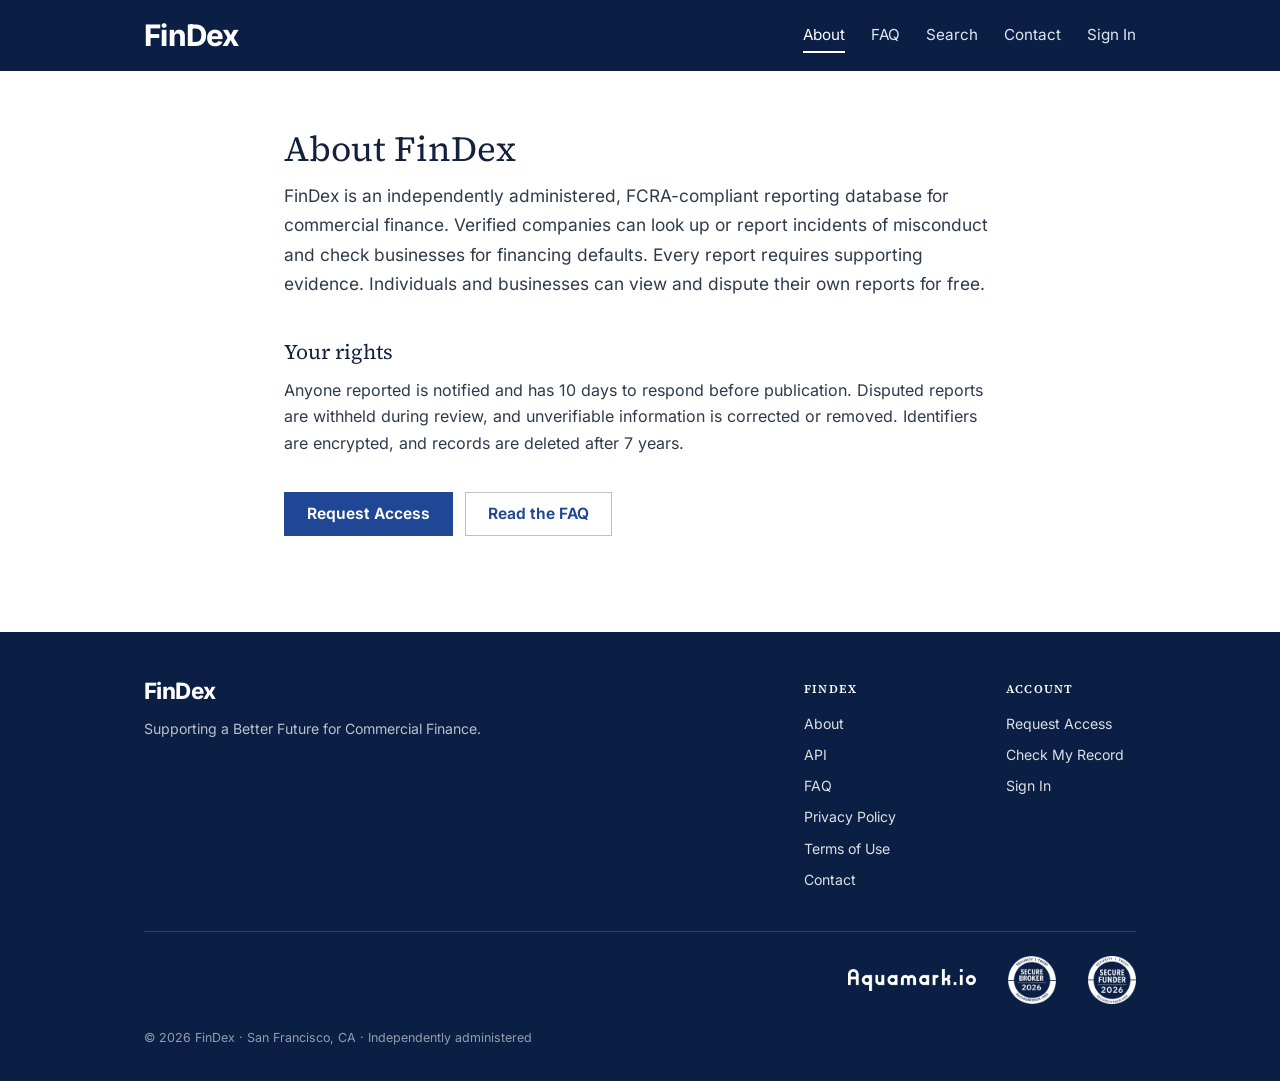
==== about/index.html @ 2b682774 "Home: banner in the heading serif; subtitle two lines on phones Co-Authored-By: Claude Opus 5.5 <nor" ====
<!doctype html>
<html lang="en">
<head>
<meta charset="utf-8">
<meta name="viewport" content="width=device-width, initial-scale=1">
<title>About | FinDex</title>
<meta name="description" content="FinDex is an independently administered, FCRA-compliant reporting database for commercial finance. Verified companies can look up or report incidents of misconduct and check businesses for financing defaults.">
<link rel="icon" href="../favicon.ico?v=4" sizes="48x48">
<link rel="icon" href="../favicon.svg?v=4" type="image/svg+xml">
<link rel="icon" href="../favicon-32.png?v=4" type="image/png" sizes="32x32">
<link rel="icon" href="../favicon-96.png?v=4" type="image/png" sizes="96x96">
<link rel="icon" href="../icon-192.png?v=4" type="image/png" sizes="192x192">
<link rel="apple-touch-icon" href="../apple-touch-icon.png?v=4">
<link rel="canonical" href="https://joinfindex.com/about/">
<meta name="theme-color" content="#0b1f44">
<meta property="og:type" content="website">
<meta property="og:site_name" content="FinDex">
<meta property="og:url" content="https://joinfindex.com/about/">
<meta property="og:title" content="About | FinDex">
<meta property="og:description" content="FinDex is an independently administered, FCRA-compliant reporting database for commercial finance. Verified companies can look up or report incidents of misconduct and check businesses for financing defaults.">
<meta property="og:image" content="https://joinfindex.com/og-image.png?v=4">
<meta property="og:image:width" content="1200">
<meta property="og:image:height" content="630">
<meta property="og:image:alt" content="FinDex">
<meta name="twitter:card" content="summary_large_image">
<meta name="twitter:title" content="About | FinDex">
<meta name="twitter:description" content="FinDex is an independently administered, FCRA-compliant reporting database for commercial finance. Verified companies can look up or report incidents of misconduct and check businesses for financing defaults.">
<meta name="twitter:image" content="https://joinfindex.com/og-image.png?v=4">
<link rel="preload" href="../fonts/inter-latin-var.woff2" as="font" type="font/woff2" crossorigin>
<link rel="preload" href="../fonts/source-serif-4-latin-400-normal.woff2" as="font" type="font/woff2" crossorigin>
<link rel="stylesheet" href="../css/site.css?v=37">
</head>
<body>

<header class="header">
  <div class="inner">
    <a href="../" class="wordmark" aria-label="FinDex home">Fin<span>Dex</span></a>
    <button class="menu-toggle" type="button" aria-expanded="false" aria-controls="site-nav" aria-label="Open menu">
      <span class="menu-bars" aria-hidden="true"><span></span><span></span><span></span></span>
    </button>
    <nav class="nav" id="site-nav" aria-label="Main">
      <a href="../about/" class="active" aria-current="page">About</a>
      <a href="../faq/">FAQ</a>
      <a href="https://app.joinfindex.com/search">Search</a>
      <a href="https://app.joinfindex.com/contact">Contact</a>
      <a href="https://app.joinfindex.com/login">Sign In</a>
    </nav>
  </div>
</header>

<main>
  <div class="page">
    <h1>About FinDex</h1>
    <p class="lead">FinDex is an independently administered, FCRA-compliant reporting database for commercial finance. Verified companies can look up or report incidents of misconduct and check businesses for financing defaults. Every report requires supporting evidence. Individuals and businesses can view and dispute their own reports for free.</p>

    <h2>Your rights</h2>
    <p>Anyone reported is notified and has 10&nbsp;days to respond before publication. Disputed reports are withheld during review, and unverifiable information is corrected or removed. Identifiers are encrypted, and records are deleted after 7&nbsp;years.</p>

    <div class="actions">
      <a class="button" href="https://app.joinfindex.com/request-access">Request Access</a>
      <a class="button secondary" href="../faq/">Read the FAQ</a>
    </div>
  </div>
</main>

<footer class="footer">
  <div class="inner">
    <div class="footer-main">
      <div class="footer-about">
        <a href="../" class="wordmark" aria-label="FinDex home">Fin<span>Dex</span></a>
        <p>Supporting a Better Future for Commercial Finance.</p>
      </div>
      <div class="footer-cols">
        <div>
          <p class="footer-head">FinDex</p>
          <a href="../about/">About</a>
          <a href="../api/">API</a>
          <a href="../faq/">FAQ</a>
          <a href="../privacy/">Privacy Policy</a>
          <a href="../terms/">Terms of Use</a>
          <a href="https://app.joinfindex.com/contact">Contact</a>
        </div>
        <div>
          <p class="footer-head">Account</p>
          <a href="https://app.joinfindex.com/request-access">Request Access</a>
          <a href="https://app.joinfindex.com/check-my-record">Check My Record</a>
          <a href="https://app.joinfindex.com/login">Sign In</a>
        </div>
      </div>
    </div>
    <section class="brands" aria-labelledby="brands-title">
      <p id="brands-title" class="sr-only">Our family of companies</p>
      <ul class="brand-row">
        <li><a href="https://aquamark.io" target="_blank" rel="noopener noreferrer"><img class="brand-full" src="../logos/aquamark.png" alt="Aquamark"></a></li>
        <li><a href="https://securebroker.org" target="_blank" rel="noopener noreferrer"><img class="brand-badge" src="../logos/secure-broker-badge.png" alt="Secure Broker"></a></li>
        <li><a href="https://securefunder.org" target="_blank" rel="noopener noreferrer"><img class="brand-badge" src="../logos/secure-funder-badge.png" alt="Secure Funder"></a></li>
      </ul>
    </section>
    <p class="operator"><span class="op-line">&copy; 2026 FinDex &middot; San Francisco, CA</span><span class="op-sep"> &middot; </span><span class="op-line">Independently administered</span></p>
  </div>
</footer>

<script>
  (function () {
    var header = document.querySelector('.header');
    var btn = document.querySelector('.menu-toggle');
    if (!header || !btn) return;
    var setOpen = function (open) {
      header.classList.toggle('menu-open', open);
      btn.setAttribute('aria-expanded', open ? 'true' : 'false');
      btn.setAttribute('aria-label', open ? 'Close menu' : 'Open menu');
    };
    btn.addEventListener('click', function () { setOpen(!header.classList.contains('menu-open')); });
    document.getElementById('site-nav').addEventListener('click', function (e) { if (e.target.closest('a')) setOpen(false); });
    document.addEventListener('keydown', function (e) { if (e.key === 'Escape') setOpen(false); });
  })();
  (function () {
    // One FAQ answer open at a time (fallback for browsers without <details name>).
    var items = document.querySelectorAll('.faq-list details');
    items.forEach(function (d) {
      d.addEventListener('toggle', function () {
        if (!d.open) return;
        items.forEach(function (o) { if (o !== d && o.open) o.open = false; });
      });
    });
  })();
</script>
</body>
</html>
---- css/site.css ----
/* FinDex: institutional. Navy (#1f4796) and dark navy, cool grays, square corners, serif headings, thin rules. No animations. */
@font-face {
  font-family: "Inter"; font-style: normal; font-weight: 100 900; font-display: swap;
  src: url("../fonts/inter-latin-var.woff2") format("woff2");
}
@font-face {
  font-family: "Source Serif 4"; font-style: normal; font-weight: 400; font-display: swap;
  src: url("../fonts/source-serif-4-latin-400-normal.woff2") format("woff2");
}
@font-face {
  font-family: "Source Serif 4"; font-style: normal; font-weight: 600 700; font-display: swap;
  src: url("../fonts/source-serif-4-latin-600-normal.woff2") format("woff2");
}
:root {
  --navy: #1f4796;
  --navy-dark: #0b1f44;
  --navy-hover: #173670;
  --ink: #14213d;
  --body: #2f3a4d;
  --muted: #5b6577;
  --line: #d5dae3;
  --rule: #b9c2d1;
  --soft: #f1f3f6;
  --serif: "Source Serif 4", Georgia, "Times New Roman", serif;
}
* { box-sizing: border-box; }
html { -webkit-text-size-adjust: 100%; }
body {
  margin: 0; min-height: 100vh; display: flex; flex-direction: column;
  background: #ffffff; color: var(--body);
  font-family: "Inter", system-ui, -apple-system, "Segoe UI", sans-serif;
  font-size: 16px; line-height: 1.65; -webkit-font-smoothing: antialiased;
}
a { color: var(--navy); }
a:hover { color: var(--navy-dark); }
a:focus-visible, button:focus-visible, summary:focus-visible { outline: 2px solid var(--navy); outline-offset: 2px; }
h1, h2, h3 { color: var(--ink); font-family: var(--serif); font-weight: 400; letter-spacing: 0; }
p { margin: 0 0 14px; }
.inner { max-width: 1040px; margin: 0 auto; padding: 0 24px; }

/* Header */
.header { position: sticky; top: 0; z-index: 50; background: var(--navy-dark); }
.header .inner { display: flex; flex-wrap: wrap; align-items: center; justify-content: space-between; gap: 12px 28px; padding-top: 18px; padding-bottom: 18px; }
.wordmark { font-weight: 750; font-size: 1.85rem; letter-spacing: -0.025em; line-height: 1; color: #fff; text-decoration: none; }
.wordmark span { color: inherit; }
.nav { display: flex; flex-wrap: wrap; align-items: center; gap: 4px 26px; font-size: 0.95rem; }
.nav a { color: #dfe6f3; text-decoration: none; padding: 4px 0; border-bottom: 2px solid transparent; }
.nav a:hover, .nav a.active { color: #fff; border-bottom-color: #fff; }
.menu-toggle { display: none; }

/* Hero */
main { flex: 1; }
.home { max-width: 1000px; margin: 0 auto; padding: 72px 24px 96px; }
.hero { text-align: center; margin: 0 auto 48px; }
.hero h1 { margin: 0 0 12px; font-size: 2rem; line-height: 1.25; color: var(--ink); text-wrap: balance; }
.hero p { margin: 0 auto; color: var(--muted); font-size: 1.15rem; line-height: 1.6; text-wrap: balance; }

/* The two cards */
.cards { display: grid; grid-template-columns: 1fr 1fr; gap: 32px; }
.card { display: flex; flex-direction: column; background: #fff; border: 1px solid var(--rule); overflow: hidden; }
.card-band {
  margin: 0; padding: 14px 28px; background: var(--soft); color: var(--ink); border-bottom: 1px solid var(--rule);
  font-family: var(--serif); font-size: 1.35rem; font-weight: 400; line-height: 1.3;
}
.card-body { flex: 1; display: flex; flex-direction: column; padding: 24px 28px 28px; }
.card-body > p { font-size: 0.97rem; line-height: 1.6; margin: 0 0 16px; }
.card-label { margin: 0 0 8px; font-size: 0.72rem; font-weight: 650; letter-spacing: 0.1em; text-transform: uppercase; color: var(--muted); }
.card-list { list-style: none; margin: 0 0 24px; padding: 0; border-top: 1px solid var(--line); }
.card-list li { padding: 8px 0 8px 26px; border-bottom: 1px solid var(--line); font-size: 0.95rem; color: var(--ink); position: relative; }
.card-list li::before { content: ""; position: absolute; left: 4px; top: 50%; width: 9px; height: 5px; margin-top: -4px; border-left: 2px solid var(--navy); border-bottom: 2px solid var(--navy); transform: rotate(-45deg); }
.card-actions { margin-top: auto; display: flex; flex-wrap: wrap; align-items: center; gap: 10px 18px; }
.button {
  display: inline-block; padding: 11px 22px; border: 1px solid var(--navy); background: var(--navy); color: #fff;
  font: inherit; font-size: 0.97rem; font-weight: 650; text-decoration: none; line-height: 1.3; cursor: pointer;
}
.button:hover { background: var(--navy-hover); border-color: var(--navy-hover); color: #fff; }
.button.secondary { background: #fff; color: var(--navy); border-color: var(--rule); }
.button.secondary:hover { background: var(--soft); color: var(--navy-dark); border-color: var(--muted); }
.card-note { font-size: 0.88rem; color: var(--muted); }

/* Home: light gray message strip above the nav */
.top-banner { position: sticky; top: 0; z-index: 51; box-sizing: border-box; height: 38px; padding: 9px 16px; background: #e9edf4; color: var(--navy-dark); border-bottom: 1px solid var(--line); text-align: center; font-family: var(--serif); font-size: 0.95rem; font-weight: 400; line-height: 20px; white-space: nowrap; overflow: hidden; }
.has-banner .header { top: 38px; }
@media (max-width: 760px) {
  /* Phones: one line, sized to the screen */
  .top-banner { height: 38px; padding: 11px 12px; line-height: 16px; font-size: min(0.95rem, calc((100vw - 24px) / 25.5)); }
  .has-banner .header { top: 38px; }
}

/* Home: gray title area, then two square cards with a gray title strip */
.home-hero { background: var(--soft); border-bottom: 1px solid var(--line); text-align: left; padding: 56px max(24px, calc((100vw - 992px) / 2)) 48px; }
.home-hero h1 { margin: 0 0 12px; font-size: 2.6rem; line-height: 1.2; color: var(--ink); text-wrap: balance; }
.home-hero p { margin: 0; font-size: 1.12rem; line-height: 1.6; color: var(--muted); text-wrap: balance; }
.home.tiles { padding-top: 48px; }
.tile .card-body { padding: 0 28px 28px; }
.tile-title { margin: 0 -28px 22px; padding: 14px 28px; background: var(--soft); border-bottom: 1px solid var(--rule); font-size: 1.35rem; line-height: 1.3; color: var(--ink); }

/* Inner pages (About, FAQ) */
.page { max-width: 760px; margin: 0 auto; padding: 56px 24px 96px; }
.page h1 { margin: 0 0 10px; font-size: 2.2rem; line-height: 1.25; color: var(--ink); }
.page .lead { margin: 0 0 8px; color: var(--body); font-size: 1.08rem; line-height: 1.7; }
.page h2 { margin: 36px 0 8px; font-size: 1.3rem; }
.page h2 + p { margin-top: 0; }
.page .faq-list { margin-top: 36px; }
.actions { margin-top: 36px; display: flex; flex-wrap: wrap; gap: 12px; }

/* FAQ */
.faq-list details { border-bottom: 1px solid var(--line); }
.faq-list summary { display: flex; justify-content: space-between; align-items: center; gap: 16px; padding: 16px 0; cursor: pointer; list-style: none; font-weight: 600; color: var(--ink); }
.faq-list summary::-webkit-details-marker { display: none; }
.faq-list summary::after { content: "+"; flex: none; width: 1.2em; text-align: center; font-size: 1.35rem; font-weight: 400; line-height: 1; color: var(--navy); }
.faq-list details[open] summary::after { content: "\2212"; }
.faq-list summary:hover { color: var(--navy); }
.faq-a { padding: 0 40px 18px 0; font-size: 0.97rem; }
.faq-a p:last-child { margin-bottom: 0; }
.faq-a ul { margin: 0 0 12px; padding-left: 20px; }
.faq-a li + li { margin-top: 6px; }
.faq-a strong { color: var(--ink); font-weight: 600; }

/* Footer */
.footer { background: var(--navy-dark); color: rgba(255,255,255,0.72); font-size: 0.88rem; }
.footer .inner { padding-top: 48px; padding-bottom: 32px; }
.footer a { color: rgba(255,255,255,0.86); text-decoration: none; }
.footer a:hover { color: #fff; text-decoration: underline; }
.footer-main { display: flex; flex-wrap: wrap; justify-content: space-between; gap: 32px 64px; }
.footer-about { flex: 1 1 320px; max-width: 420px; }
.footer-about .wordmark { color: #fff; font-size: 1.4rem; }
.footer-about .wordmark span { color: inherit; }
.footer-about p { margin: 12px 0 0; }
.footer-cols { display: flex; flex-wrap: wrap; gap: 28px 72px; }
.footer-cols > div { display: flex; flex-direction: column; gap: 8px; min-width: 130px; }
.footer-head { margin: 0 0 4px; font-family: var(--serif); font-size: 0.74rem; font-weight: 700; letter-spacing: 0.1em; text-transform: uppercase; color: #fff; }
.brands { margin-top: 40px; padding-top: 24px; border-top: 1px solid rgba(255,255,255,0.16); display: flex; flex-wrap: wrap; align-items: center; justify-content: space-between; gap: 16px 32px; }
.brands p { margin: 0; }
.brand-row { list-style: none; margin: 0 0 0 auto; padding: 0; display: flex; align-items: center; gap: 32px; }
.sr-only { position: absolute; width: 1px; height: 1px; padding: 0; margin: -1px; overflow: hidden; clip: rect(0, 0, 0, 0); white-space: nowrap; border: 0; }
.brand-row a { display: flex; align-items: center; }
.brand-row a:hover { text-decoration: none; opacity: 0.85; }
.brand-row .brand-full { height: 22px; width: auto; }
.brand-row .brand-badge { width: 48px; height: 48px; object-fit: contain; }
.operator { margin: 24px 0 0; font-size: 0.78rem; color: rgba(255,255,255,0.56); }
.operator a { color: inherit; text-decoration: underline; }

/* Subtitle on one line wherever it fits beside the two cards; balanced over two lines on smaller screens. */
@media (min-width: 900px) { .hero p, .home-hero p { white-space: nowrap; } }
@media (max-width: 760px) {
  .inner { padding: 0 16px; }
  .header .inner { padding-top: 14px; padding-bottom: 14px; }
  .wordmark { font-size: 1.62rem; }
  .menu-toggle {
    display: inline-flex; align-items: center; justify-content: center; width: 42px; height: 42px; padding: 0;
    border: 1px solid rgba(255, 255, 255, 0.4); background: transparent; cursor: pointer;
  }
  .menu-bars { display: grid; gap: 4px; }
  .menu-bars span { display: block; width: 18px; height: 2px; background: #fff; }
  .header .nav { display: none; flex-basis: 100%; flex-direction: column; align-items: stretch; gap: 0; padding: 4px 0 2px; border-top: 1px solid rgba(255, 255, 255, 0.18); }
  .header.menu-open .nav { display: flex; }
  .header .nav a { padding: 12px 2px; border-bottom: 1px solid rgba(255, 255, 255, 0.14); font-size: 1rem; }
  .header .nav a:last-child { border-bottom: 0; }
  .home { padding: 40px 16px 64px; }
  .page { padding: 40px 16px 64px; }
  .page h1 { font-size: 1.8rem; }
  .hero { margin-bottom: 32px; }
  /* Phones: title on one line, sized to the screen (capped); subtitle wraps evenly if it must. */
  .hero h1, .home-hero h1 { font-size: min(2.1rem, calc((100vw - 40px) / 13)); white-space: nowrap; }
  .home-hero { padding: 36px 20px 32px; }
  /* Subtitle: two balanced lines, sized to the screen. */
  .home-hero p { font-size: min(1.12rem, calc((100vw - 40px) / 23)); }
  .home.tiles { padding: 32px 16px 64px; }
  .tile .card-body { padding: 0 20px 24px; }
  .tile-title { margin: 0 -20px 18px; padding: 12px 20px; font-size: 1.25rem; }
  .hero p { font-size: 1.05rem; }
  .cards { grid-template-columns: 1fr; gap: 24px; }
  .card-band { padding: 12px 20px; font-size: 1.2rem; }
  .card-body { padding: 20px 20px 24px; }
  .faq-a { padding-right: 0; }
  .footer .inner { padding-top: 40px; }
  .brands { flex-direction: column; align-items: center; }
  .brand-row { margin: 0; }
  .operator { text-align: center; }
  .operator .op-sep { display: none; }
  .operator .op-line { display: block; }
}
/* Mobile menu: opens inside the dark navy header. */
@media (max-width: 760px) {
  .header.menu-open { box-shadow: 0 8px 24px rgba(11, 31, 68, 0.3); }
  .header.menu-open .nav a:hover, .header.menu-open .nav a.active { color: #fff; background: rgba(255, 255, 255, 0.06); border-bottom-color: rgba(255, 255, 255, 0.14); }
  .header.menu-open .nav a:last-child { border-bottom: 0; }
}
@media print { .header, .footer { display: none; } }

/* API page */
.code { margin: 10px 0 16px; padding: 14px 16px; background: var(--soft); border: 1px solid var(--line); overflow-x: auto; }
.code code, .fields dt, .fields code, .page p code { font-family: ui-monospace, SFMono-Regular, Menlo, Consolas, monospace; font-size: 0.86rem; color: var(--ink); }
.fields { display: grid; grid-template-columns: max-content 1fr; gap: 10px 20px; margin: 16px 0; font-size: 0.95rem; }
.fields dt { padding-top: 2px; }
.fields dd { margin: 0; }
.note { color: var(--muted); font-size: 0.9rem; }
@media (max-width: 760px) {
  .fields { grid-template-columns: 1fr; gap: 2px; }
  .fields dd { margin-bottom: 10px; }
}
/* API options: three cards, like the home page */
.page-wide { max-width: 1000px; }
.page-wide > p, .page-wide > h2, .page-wide > .code, .page-wide > .fields, .page-wide > pre { max-width: 760px; }
.cards.three { grid-template-columns: repeat(3, 1fr); gap: 20px; margin: 32px 0 8px; }
.cards.three .card-band { padding: 12px 20px; font-size: 1.15rem; }
.cards.three .card-body { padding: 18px 20px 20px; }
.cards.three .card-body > p { margin-bottom: 14px; }
.cards.three .card-label { margin-bottom: 6px; }
code.send { display: block; padding: 10px 12px; background: var(--soft); border: 1px solid var(--line); font-family: ui-monospace, SFMono-Regular, Menlo, Consolas, monospace; font-size: 0.84rem; color: var(--ink); word-break: break-word; }
.cards.three .note { margin: 10px 0 0; }
.cards.three .note code { font-family: ui-monospace, SFMono-Regular, Menlo, Consolas, monospace; font-size: 0.84rem; }
@media (max-width: 900px) { .cards.three { grid-template-columns: 1fr; } }
.page .card-band { margin: 0; }
@media (min-width: 901px) { .cards.three .card-band { box-sizing: content-box; min-height: 2.6em; display: flex; align-items: center; } }
.options-list { display: grid; gap: 28px; margin: 36px 0 8px; }
.card.option .card-body > p:first-child { font-size: 1.02rem; color: var(--ink); }
.card.option .card-label { margin: 18px 0 6px; }
.card.option .code { margin: 0; }
.card.option .note { margin: 10px 0 0; }
.note.spaced { margin-top: 28px; }
/* Field and error lists: roomier columns with light gridlines */
.fields { gap: 0; column-gap: 40px; border-top: 1px solid var(--line); }
.fields dt, .fields dd { padding: 12px 0; border-bottom: 1px solid var(--line); }
.fields dd { margin: 0; }
@media (max-width: 760px) {
  .fields { column-gap: 0; }
  .fields dt { padding: 12px 0 2px; border-bottom: 0; }
  .fields dd { padding: 0 0 12px; margin-bottom: 0; }
}
@media (min-width: 761px) { .fields { column-gap: 0; } .fields dd { padding-left: 40px; } }
.info-box { margin: 32px 0 0; padding: 4px 24px 20px; background: var(--soft); border: 1px solid var(--line); }
.info-box h2 { margin-top: 20px; }
.info-box p:last-child { margin-bottom: 0; }
@media (max-width: 760px) { .info-box { padding: 2px 16px 16px; } }
.fields + .info-box { margin-top: 56px; }

/* Terms of Use and Privacy Policy */
.legal .legal-meta { margin: 0 0 8px; color: var(--muted); font-size: 0.9rem; }
.legal h2 { margin-top: 32px; }
.legal p, .legal li { line-height: 1.7; }
.legal ul { margin: 0 0 12px; padding-left: 22px; }
.legal li { margin: 4px 0; }
.legal li ul { margin: 4px 0; }
.header a:focus-visible, .header button:focus-visible, .footer a:focus-visible { outline-color: #fff; }
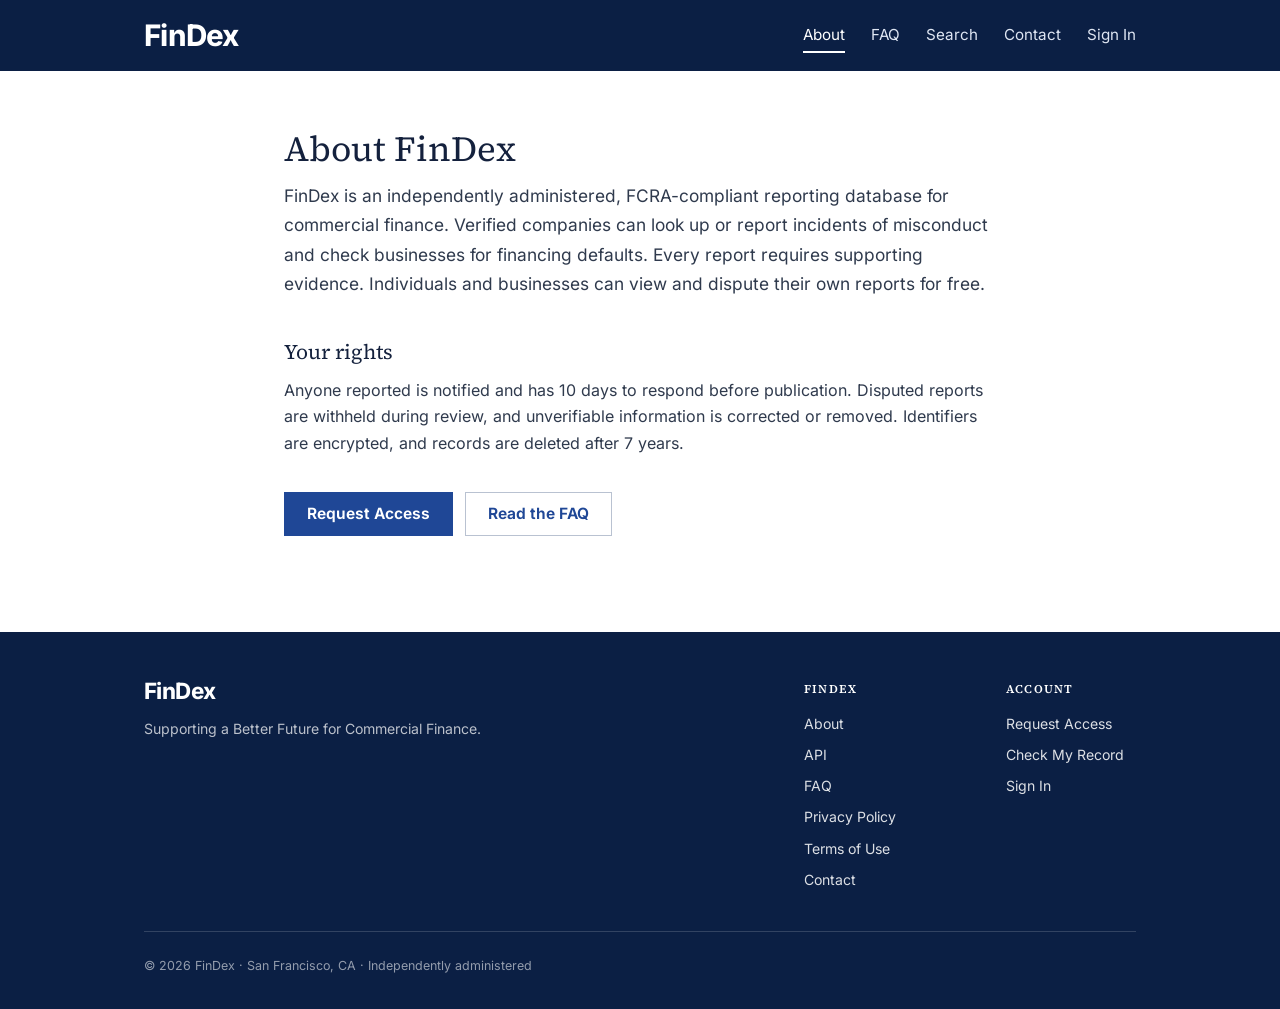
==== commit 4de96713: "Footer: remove Aquamark and the Secure Broker / Secure Funder badges Co-Authored-By: Claude Opus 5.5" ====
--- a/about/index.html
+++ b/about/index.html
@@ -28,7 +28,7 @@
 <meta name="twitter:image" content="https://joinfindex.com/og-image.png?v=4">
 <link rel="preload" href="../fonts/inter-latin-var.woff2" as="font" type="font/woff2" crossorigin>
 <link rel="preload" href="../fonts/source-serif-4-latin-400-normal.woff2" as="font" type="font/woff2" crossorigin>
-<link rel="stylesheet" href="../css/site.css?v=37">
+<link rel="stylesheet" href="../css/site.css?v=42">
 </head>
 <body>
 
@@ -88,14 +88,6 @@
         </div>
       </div>
     </div>
-    <section class="brands" aria-labelledby="brands-title">
-      <p id="brands-title" class="sr-only">Our family of companies</p>
-      <ul class="brand-row">
-        <li><a href="https://aquamark.io" target="_blank" rel="noopener noreferrer"><img class="brand-full" src="../logos/aquamark.png" alt="Aquamark"></a></li>
-        <li><a href="https://securebroker.org" target="_blank" rel="noopener noreferrer"><img class="brand-badge" src="../logos/secure-broker-badge.png" alt="Secure Broker"></a></li>
-        <li><a href="https://securefunder.org" target="_blank" rel="noopener noreferrer"><img class="brand-badge" src="../logos/secure-funder-badge.png" alt="Secure Funder"></a></li>
-      </ul>
-    </section>
     <p class="operator"><span class="op-line">&copy; 2026 FinDex &middot; San Francisco, CA</span><span class="op-sep"> &middot; </span><span class="op-line">Independently administered</span></p>
   </div>
 </footer>
--- a/css/site.css
+++ b/css/site.css
@@ -77,15 +77,6 @@
 .button.secondary { background: #fff; color: var(--navy); border-color: var(--rule); }
 .button.secondary:hover { background: var(--soft); color: var(--navy-dark); border-color: var(--muted); }
 .card-note { font-size: 0.88rem; color: var(--muted); }
-
-/* Home: light gray message strip above the nav */
-.top-banner { position: sticky; top: 0; z-index: 51; box-sizing: border-box; height: 38px; padding: 9px 16px; background: #e9edf4; color: var(--navy-dark); border-bottom: 1px solid var(--line); text-align: center; font-family: var(--serif); font-size: 0.95rem; font-weight: 400; line-height: 20px; white-space: nowrap; overflow: hidden; }
-.has-banner .header { top: 38px; }
-@media (max-width: 760px) {
-  /* Phones: one line, sized to the screen */
-  .top-banner { height: 38px; padding: 11px 12px; line-height: 16px; font-size: min(0.95rem, calc((100vw - 24px) / 25.5)); }
-  .has-banner .header { top: 38px; }
-}
 
 /* Home: gray title area, then two square cards with a gray title strip */
 .home-hero { background: var(--soft); border-bottom: 1px solid var(--line); text-align: left; padding: 56px max(24px, calc((100vw - 992px) / 2)) 48px; }
@@ -130,15 +121,8 @@
 .footer-cols { display: flex; flex-wrap: wrap; gap: 28px 72px; }
 .footer-cols > div { display: flex; flex-direction: column; gap: 8px; min-width: 130px; }
 .footer-head { margin: 0 0 4px; font-family: var(--serif); font-size: 0.74rem; font-weight: 700; letter-spacing: 0.1em; text-transform: uppercase; color: #fff; }
-.brands { margin-top: 40px; padding-top: 24px; border-top: 1px solid rgba(255,255,255,0.16); display: flex; flex-wrap: wrap; align-items: center; justify-content: space-between; gap: 16px 32px; }
-.brands p { margin: 0; }
-.brand-row { list-style: none; margin: 0 0 0 auto; padding: 0; display: flex; align-items: center; gap: 32px; }
 .sr-only { position: absolute; width: 1px; height: 1px; padding: 0; margin: -1px; overflow: hidden; clip: rect(0, 0, 0, 0); white-space: nowrap; border: 0; }
-.brand-row a { display: flex; align-items: center; }
-.brand-row a:hover { text-decoration: none; opacity: 0.85; }
-.brand-row .brand-full { height: 22px; width: auto; }
-.brand-row .brand-badge { width: 48px; height: 48px; object-fit: contain; }
-.operator { margin: 24px 0 0; font-size: 0.78rem; color: rgba(255,255,255,0.56); }
+.operator { margin: 40px 0 0; padding-top: 24px; border-top: 1px solid rgba(255,255,255,0.16); font-size: 0.78rem; color: rgba(255,255,255,0.56); }
 .operator a { color: inherit; text-decoration: underline; }
 
 /* Subtitle on one line wherever it fits beside the two cards; balanced over two lines on smaller screens. */
@@ -164,8 +148,8 @@
   /* Phones: title on one line, sized to the screen (capped); subtitle wraps evenly if it must. */
   .hero h1, .home-hero h1 { font-size: min(2.1rem, calc((100vw - 40px) / 13)); white-space: nowrap; }
   .home-hero { padding: 36px 20px 32px; }
-  /* Subtitle: two balanced lines, sized to the screen. */
-  .home-hero p { font-size: min(1.12rem, calc((100vw - 40px) / 23)); }
+  /* Subtitle: two balanced lines on phones. */
+  .home-hero p { font-size: 1.05rem; }
   .home.tiles { padding: 32px 16px 64px; }
   .tile .card-body { padding: 0 20px 24px; }
   .tile-title { margin: 0 -20px 18px; padding: 12px 20px; font-size: 1.25rem; }
@@ -175,9 +159,7 @@
   .card-body { padding: 20px 20px 24px; }
   .faq-a { padding-right: 0; }
   .footer .inner { padding-top: 40px; }
-  .brands { flex-direction: column; align-items: center; }
-  .brand-row { margin: 0; }
-  .operator { text-align: center; }
+    .operator { text-align: center; }
   .operator .op-sep { display: none; }
   .operator .op-line { display: block; }
 }
